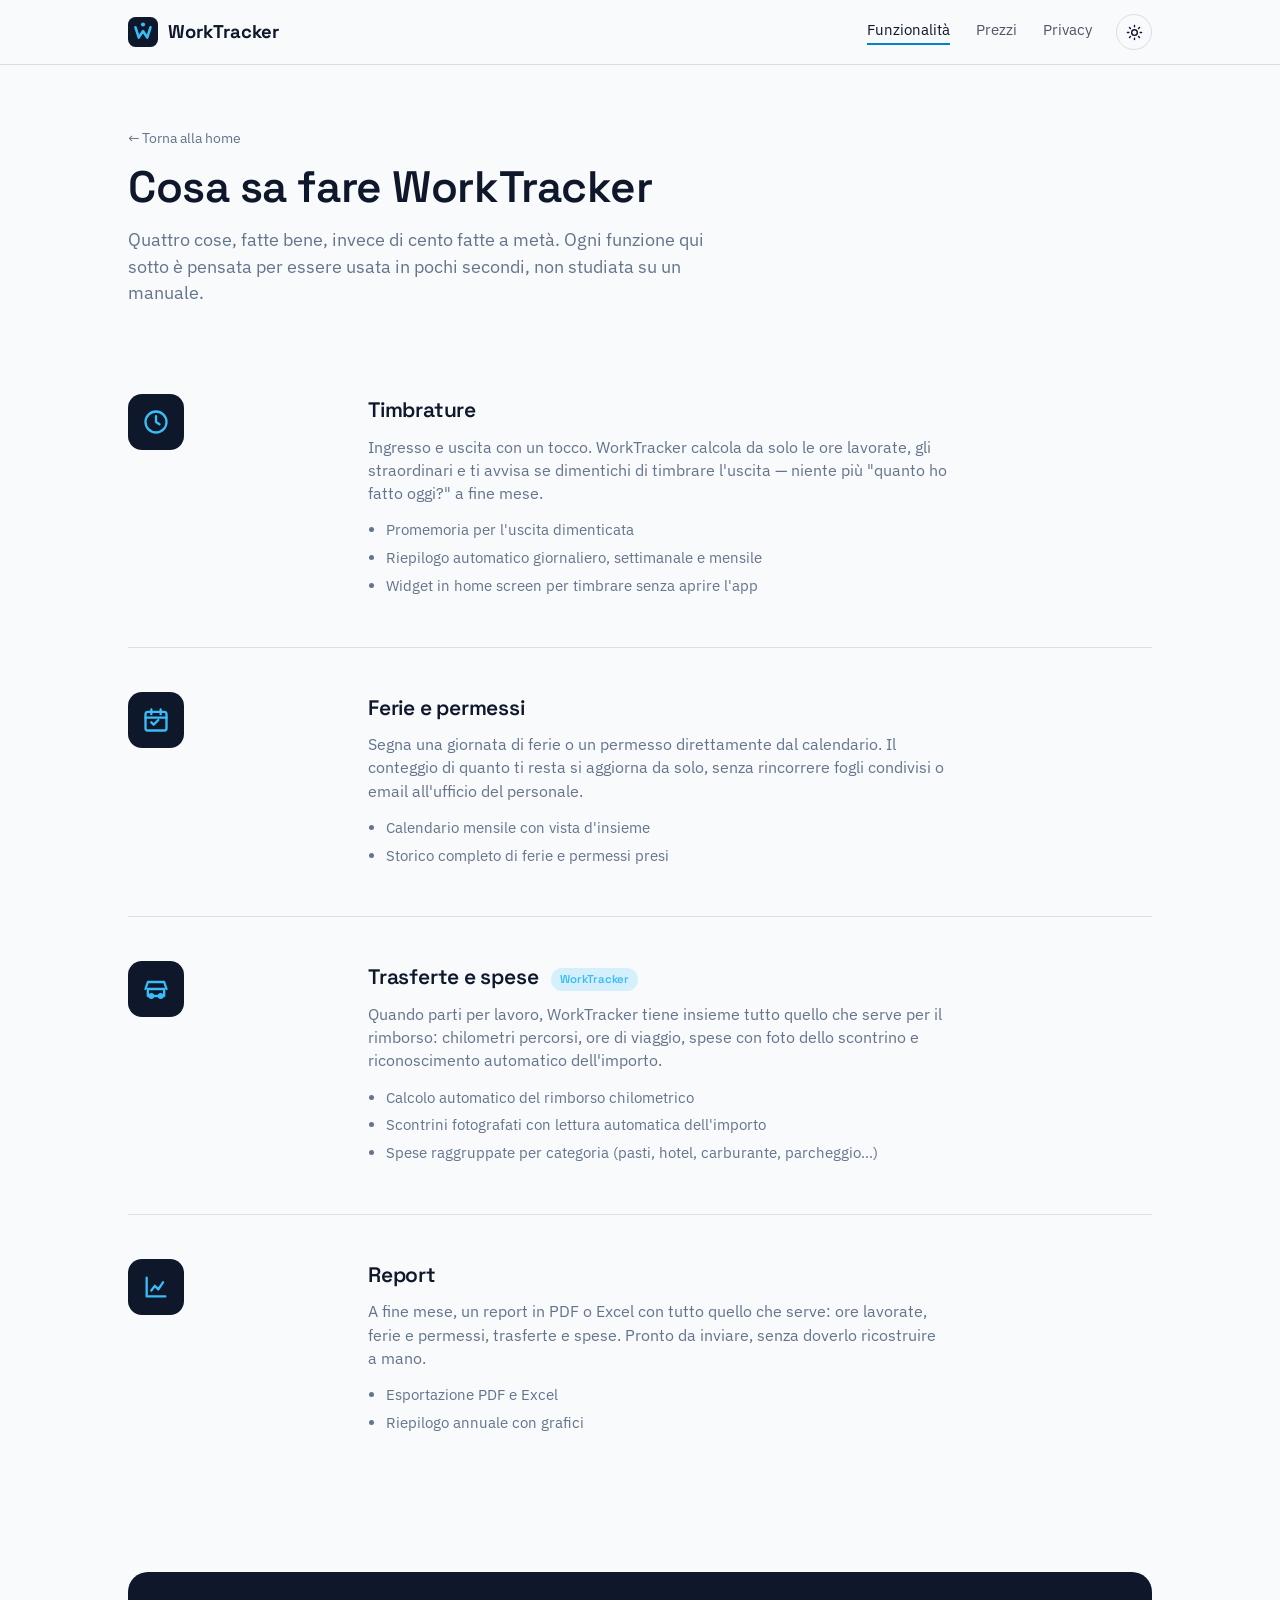
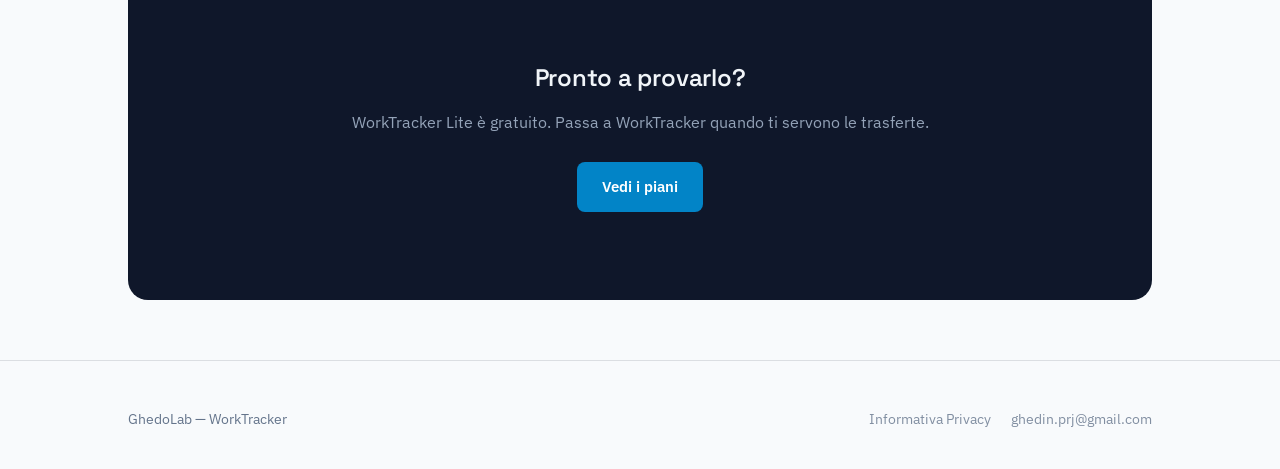
==== funzionalita/index.html @ dcead160 "Redesign completo: colori reali dell'app, tema chiaro/scuro, nuove pagine - Nuova identità visiva ba" ====
<!DOCTYPE html>
<html lang="it">
<head>
<meta charset="UTF-8">
<script>(function(){try{var t=localStorage.getItem('wt-theme');if(!t)t=window.matchMedia('(prefers-color-scheme: dark)').matches?'dark':'light';document.documentElement.setAttribute('data-theme',t);}catch(e){}})();</script>
<meta name="viewport" content="width=device-width, initial-scale=1.0">
<title>Funzionalità — WorkTracker</title>
<meta name="description" content="Timbrature, ferie e permessi, trasferte e spese, report: cosa sa fare WorkTracker, funzione per funzione.">
<link rel="icon" type="image/svg+xml" href="data:image/svg+xml,%3Csvg xmlns='http://www.w3.org/2000/svg' viewBox='0 0 64 64'%3E%3Crect width='64' height='64' rx='16' fill='%230F172A'/%3E%3Cpath d='M16 22 L23 44 L32 30 L41 44 L48 22' stroke='%2338BDF8' stroke-width='5.5' stroke-linecap='round' stroke-linejoin='round' fill='none'/%3E%3Ccircle cx='32' cy='16' r='4.5' fill='%2338BDF8'/%3E%3C/svg%3E">
<link rel="preconnect" href="https://fonts.googleapis.com">
<link rel="preconnect" href="https://fonts.gstatic.com" crossorigin>
<link href="https://fonts.googleapis.com/css2?family=Space+Grotesk:wght@500;600;700&family=IBM+Plex+Sans:wght@400;500;600&display=swap" rel="stylesheet">
<link rel="stylesheet" href="../assets/style.css">
<style>
  .icon-wrap { width: 56px; height: 56px; border-radius: 14px; background: var(--bg-contrast); display: flex; align-items: center; justify-content: center; }
  .icon-wrap svg { width: 28px; height: 28px; stroke: var(--accent-bright); }
</style>
</head>
<body>

<header>
  <div class="header-row">
    <a href="../" class="wordmark">
      <svg viewBox="0 0 64 64" aria-hidden="true"><rect width="64" height="64" rx="16" fill="#0F172A"/><path d="M16 22 L23 44 L32 30 L41 44 L48 22" stroke="#38BDF8" stroke-width="5.5" stroke-linecap="round" stroke-linejoin="round" fill="none"/><circle cx="32" cy="16" r="4.5" fill="#38BDF8"/></svg>
      WorkTracker
    </a>
    <div class="header-right">
      <nav>
        <a href="./" aria-current="page">Funzionalità</a>
        <a href="../prezzi/">Prezzi</a>
        <a href="../privacy/">Privacy</a>
      </nav>
      <button class="theme-toggle" id="themeToggle" aria-label="Cambia tema chiaro/scuro">
        <svg class="icon-sun" viewBox="0 0 24 24" fill="none" stroke="currentColor" stroke-width="2" stroke-linecap="round"><circle cx="12" cy="12" r="4"/><path d="M12 2v2M12 20v2M4.9 4.9l1.4 1.4M17.7 17.7l1.4 1.4M2 12h2M20 12h2M4.9 19.1l1.4-1.4M17.7 6.3l1.4-1.4"/></svg>
        <svg class="icon-moon" viewBox="0 0 24 24" fill="none" stroke="currentColor" stroke-width="2" stroke-linecap="round" stroke-linejoin="round"><path d="M21 12.8A9 9 0 1 1 11.2 3a7 7 0 0 0 9.8 9.8z"/></svg>
      </button>
    </div>
  </div>
</header>

<div class="wrap">
  <section class="page-hero">
    <a href="../" class="eyebrow-link">← Torna alla home</a>
    <h1>Cosa sa fare WorkTracker</h1>
    <p class="lede">Quattro cose, fatte bene, invece di cento fatte a metà. Ogni funzione qui sotto è pensata per essere usata in pochi secondi, non studiata su un manuale.</p>
  </section>

  <section style="padding-top:0;">
    <div class="feature-block">
      <div class="icon-wrap"><svg viewBox="0 0 24 24" fill="none" stroke-width="2" stroke-linecap="round" stroke-linejoin="round"><circle cx="12" cy="12" r="9"/><path d="M12 7v5l3 2"/></svg></div>
      <div>
        <h3>Timbrature</h3>
        <p>Ingresso e uscita con un tocco. WorkTracker calcola da solo le ore lavorate, gli straordinari e ti avvisa se dimentichi di timbrare l'uscita — niente più "quanto ho fatto oggi?" a fine mese.</p>
        <ul>
          <li>Promemoria per l'uscita dimenticata</li>
          <li>Riepilogo automatico giornaliero, settimanale e mensile</li>
          <li>Widget in home screen per timbrare senza aprire l'app</li>
        </ul>
      </div>
    </div>

    <div class="feature-block">
      <div class="icon-wrap"><svg viewBox="0 0 24 24" fill="none" stroke-width="2" stroke-linecap="round" stroke-linejoin="round"><rect x="3" y="5" width="18" height="16" rx="2"/><path d="M8 3v4M16 3v4M3 10h18"/><path d="M8 14l2 2 4-4"/></svg></div>
      <div>
        <h3>Ferie e permessi</h3>
        <p>Segna una giornata di ferie o un permesso direttamente dal calendario. Il conteggio di quanto ti resta si aggiorna da solo, senza rincorrere fogli condivisi o email all'ufficio del personale.</p>
        <ul>
          <li>Calendario mensile con vista d'insieme</li>
          <li>Storico completo di ferie e permessi presi</li>
        </ul>
      </div>
    </div>

    <div class="feature-block">
      <div class="icon-wrap"><svg viewBox="0 0 24 24" fill="none" stroke-width="2" stroke-linecap="round" stroke-linejoin="round"><path d="M3 12l2-6h14l2 6"/><path d="M5 12h14v6H5z"/><circle cx="8" cy="18" r="1.5"/><circle cx="16" cy="18" r="1.5"/></svg></div>
      <div>
        <h3>Trasferte e spese <span class="tag" style="margin-left:8px;">WorkTracker</span></h3>
        <p>Quando parti per lavoro, WorkTracker tiene insieme tutto quello che serve per il rimborso: chilometri percorsi, ore di viaggio, spese con foto dello scontrino e riconoscimento automatico dell'importo.</p>
        <ul>
          <li>Calcolo automatico del rimborso chilometrico</li>
          <li>Scontrini fotografati con lettura automatica dell'importo</li>
          <li>Spese raggruppate per categoria (pasti, hotel, carburante, parcheggio...)</li>
        </ul>
      </div>
    </div>

    <div class="feature-block">
      <div class="icon-wrap"><svg viewBox="0 0 24 24" fill="none" stroke-width="2" stroke-linecap="round" stroke-linejoin="round"><path d="M4 4v16h16"/><path d="M8 15l3-4 3 3 4-6"/></svg></div>
      <div>
        <h3>Report</h3>
        <p>A fine mese, un report in PDF o Excel con tutto quello che serve: ore lavorate, ferie e permessi, trasferte e spese. Pronto da inviare, senza doverlo ricostruire a mano.</p>
        <ul>
          <li>Esportazione PDF e Excel</li>
          <li>Riepilogo annuale con grafici</li>
        </ul>
      </div>
    </div>
  </section>

  <section class="on-contrast" style="border-radius:20px; margin-bottom:60px;">
    <div style="text-align:center;">
      <h2 style="margin:0 0 14px;">Pronto a provarlo?</h2>
      <p class="muted" style="margin:0 0 28px;">WorkTracker Lite è gratuito. Passa a WorkTracker quando ti servono le trasferte.</p>
      <a href="../prezzi/" class="btn btn-primary">Vedi i piani</a>
    </div>
  </section>
</div>

<footer>
  <div class="wrap footer-row">
    <div>GhedoLab — WorkTracker</div>
    <div class="footer-links">
      <a href="../privacy/">Informativa Privacy</a>
      <a href="mailto:ghedin.prj@gmail.com">ghedin.prj@gmail.com</a>
    </div>
  </div>
</footer>

<script src="../assets/theme.js"></script>
</body>
</html>
---- assets/style.css ----
/* ==========================================================================
   Colori presi 1:1 da app/app/src/main/res/values/colors.xml e values-night/
   colors.xml — non inventati per il sito, sono la vera identità dell'app.
   Il logo (badge blu navy + segno azzurro) è un marchio fisso: NON cambia
   con il tema, come l'icona reale dell'app.
   ========================================================================== */
:root {
  --bg: #F8FAFC;               /* surface_alt (chiaro) */
  --bg-contrast: #0F172A;      /* widget_bg_start: card scura per contrasto narrativo */
  --bg-contrast-2: #1E293B;    /* widget_bg_end */
  --surface-card: #FFFFFF;     /* surface (chiaro) */
  --text: #0F172A;             /* on_surface (chiaro) */
  --text-on-contrast: #F1F5F9;
  --text-muted: #64748B;       /* on_surface_muted (chiaro) */
  --text-muted-on-contrast: #94A3B8;
  --accent: #0284C7;           /* primary (chiaro) */
  --accent-bright: #38BDF8;    /* primary_accent — usato sempre per il logo */
  --on-accent-text: #FFFFFF;   /* testo sopra un bottone --accent */
  --green: #4CAF50;            /* cat_ferie */
  --border: rgba(15,23,42,0.12);
  --border-on-contrast: rgba(241,245,249,0.14);
  --header-bg: rgba(248,250,252,0.92);

  --logo-badge: #0F172A;
  --logo-mark: #38BDF8;

  --serif-num: "Space Grotesk", sans-serif;
  --sans: "IBM Plex Sans", sans-serif;
}

[data-theme="dark"] {
  --bg: #0F172A;                /* surface_alt (scuro) */
  --bg-contrast: #1E293B;       /* surface (scuro): card più chiara per contrasto */
  --bg-contrast-2: #26364F;
  --surface-card: #1E293B;      /* surface (scuro) */
  --text: #F1F5F9;              /* on_surface (scuro) */
  --text-on-contrast: #F1F5F9;
  --text-muted: #94A3B8;        /* on_surface_muted (scuro) */
  --text-muted-on-contrast: #94A3B8;
  --accent: #38BDF8;            /* primary (scuro) */
  --accent-bright: #38BDF8;
  --on-accent-text: #0F172A;    /* su un blu chiaro, testo scuro (come "Entrata" nell'app) */
  --green: #4ADE80;             /* sync_success_green */
  --border: rgba(241,245,249,0.12);
  --border-on-contrast: rgba(241,245,249,0.14);
  --header-bg: rgba(15,23,42,0.88);
}

* { box-sizing: border-box; }
html { scroll-behavior: smooth; }
body {
  margin: 0;
  font-family: var(--sans);
  background: var(--bg);
  color: var(--text);
  line-height: 1.5;
  transition: background-color 0.15s ease, color 0.15s ease;
}
@media (prefers-reduced-motion: reduce) {
  html { scroll-behavior: auto; }
  * { animation-duration: 0.01ms !important; transition-duration: 0.01ms !important; }
}
h1, h2, h3, .num {
  font-family: var(--serif-num);
  font-weight: 600;
  letter-spacing: -0.01em;
}
a { color: inherit; }
img, svg { display: block; max-width: 100%; }

.wrap { max-width: 1080px; margin: 0 auto; padding: 0 28px; }
section { padding: 88px 0; }
@media (max-width: 720px) { section { padding: 64px 0; } .wrap { padding: 0 20px; } }

.on-contrast { background: var(--bg-contrast); color: var(--text-on-contrast); }
.on-contrast .muted { color: var(--text-muted-on-contrast); }
.muted { color: var(--text-muted); }

/* ---------- Header + logo ---------- */
header {
  position: sticky; top: 0; z-index: 20;
  background: var(--header-bg);
  backdrop-filter: blur(8px);
  border-bottom: 1px solid var(--border);
}
.header-row {
  display: flex; align-items: center; justify-content: space-between;
  padding: 14px 28px; max-width: 1080px; margin: 0 auto; gap: 20px;
}
.wordmark { display: flex; align-items: center; gap: 10px; font-family: var(--serif-num); font-size: 18.5px; font-weight: 700; text-decoration: none; color: var(--text); }
.wordmark svg { width: 30px; height: 30px; flex-shrink: 0; }
.header-right { display: flex; align-items: center; gap: 24px; }
nav { display: flex; gap: 26px; font-size: 14.5px; }
nav a { text-decoration: none; color: var(--text); opacity: 0.72; }
nav a:hover, nav a[aria-current="page"] { opacity: 1; }
nav a[aria-current="page"] { border-bottom: 2px solid var(--accent); padding-bottom: 3px; }
@media (max-width: 640px) { nav { gap: 14px; font-size: 13px; } .header-row { padding: 12px 20px; } }

.theme-toggle {
  width: 36px; height: 36px; border-radius: 50%; border: 1px solid var(--border);
  background: transparent; cursor: pointer; display: flex; align-items: center; justify-content: center;
  color: var(--text); flex-shrink: 0; padding: 0;
}
.theme-toggle:hover { border-color: var(--accent); }
.theme-toggle svg { width: 17px; height: 17px; }
.theme-toggle .icon-moon { display: none; }
[data-theme="dark"] .theme-toggle .icon-sun { display: none; }
[data-theme="dark"] .theme-toggle .icon-moon { display: block; }

/* ---------- Buttons ---------- */
.btn {
  display: inline-block; padding: 13px 24px; border-radius: 8px;
  font-size: 15px; font-weight: 600; text-decoration: none; border: 1.5px solid transparent;
  cursor: pointer; font-family: var(--sans);
}
.btn-primary { background: var(--accent); color: var(--on-accent-text); }
.btn-primary:hover { filter: brightness(1.06); }
.btn-ghost { border-color: var(--border); color: var(--text); background: transparent; }
.btn-ghost:hover { border-color: var(--accent); }

/* ---------- Page hero (subpages) ---------- */
.page-hero { padding: 60px 0 44px; }
.page-hero .eyebrow-link { font-size: 13.5px; color: var(--text-muted); text-decoration: none; }
.page-hero .eyebrow-link:hover { text-decoration: underline; }
.page-hero h1 { font-size: clamp(30px, 4.5vw, 44px); line-height: 1.1; margin: 14px 0 16px; }
.page-hero p.lede { font-size: 17.5px; color: var(--text-muted); max-width: 56ch; margin: 0; }

/* ---------- Trust strip ---------- */
.trust-strip {
  display: flex; gap: 40px; flex-wrap: wrap;
  padding: 28px 0; border-top: 1px solid var(--border); border-bottom: 1px solid var(--border);
}
.trust-item { display: flex; gap: 10px; align-items: flex-start; max-width: 260px; font-size: 14px; }
.trust-item .mark { color: var(--green); font-weight: 700; font-size: 16px; line-height: 1.3; }

/* ---------- Section head ---------- */
.section-head { max-width: 60ch; margin-bottom: 56px; }
.section-head h2 { font-size: clamp(26px, 3.4vw, 36px); margin: 0 0 12px; }
.section-head p { color: var(--text-muted); font-size: 16.5px; margin: 0; }
.on-contrast .section-head p { color: var(--text-muted-on-contrast); }

/* ---------- Timeline (day-in-life) ---------- */
.timeline { display: flex; flex-direction: column; }
.tl-item {
  display: grid; grid-template-columns: 96px 1fr; gap: 24px;
  padding: 28px 0; border-top: 1px solid var(--border-on-contrast);
}
.tl-item:first-child { border-top: none; }
.tl-time { font-family: var(--serif-num); font-size: 22px; font-weight: 600; color: var(--accent-bright); }
.tl-body h3 { font-size: 18.5px; margin: 0 0 6px; }
.tl-body p { margin: 0; color: var(--text-muted-on-contrast); font-size: 15px; max-width: 52ch; }
.tag {
  display: inline-block; font-size: 11.5px; font-weight: 600; padding: 3px 9px;
  border-radius: 100px; margin-left: 10px; vertical-align: middle;
  background: rgba(56,189,248,0.18); color: var(--accent-bright);
}

/* ---------- Feature detail blocks ---------- */
.feature-block {
  display: grid; grid-template-columns: 200px 1fr; gap: 40px; align-items: start;
  padding: 44px 0; border-top: 1px solid var(--border);
}
.feature-block:first-child { border-top: none; }
.feature-icon { width: 100%; }
.feature-block h3 { font-size: 21px; margin: 0 0 10px; }
.feature-block p { color: var(--text-muted); font-size: 15.5px; max-width: 58ch; margin: 0 0 14px; }
.feature-block ul { margin: 0; padding-left: 18px; color: var(--text-muted); font-size: 14.5px; }
.feature-block li { margin-bottom: 6px; }
@media (max-width: 720px) {
  .feature-block { grid-template-columns: 72px 1fr; gap: 20px; }
}

/* ---------- Pricing table ---------- */
.pricing-table { border: 1.5px solid var(--border); border-radius: 16px; overflow: hidden; background: var(--surface-card); }
.pt-row { display: grid; grid-template-columns: 1.4fr 1fr 1fr; }
.pt-row + .pt-row { border-top: 1px solid var(--border); }
.pt-row > div { padding: 16px 20px; font-size: 14.5px; display: flex; align-items: center; }
.pt-row.head > div { padding: 22px 20px; }
.pt-row.head .plan-name { font-family: var(--serif-num); font-size: 19px; font-weight: 600; display: block; }
.pt-row.head .plan-price { display: block; font-size: 13.5px; color: var(--text-muted); margin-top: 4px; font-weight: 400; }
.pt-row .feature-name { color: var(--text); font-weight: 500; }
.pt-row.head { background: var(--bg); }
.yes { color: var(--green); font-weight: 700; }
.no { color: var(--text-muted); opacity: 0.45; }
@media (max-width: 640px) {
  .pt-row { grid-template-columns: 1.2fr 0.9fr 0.9fr; }
  .pt-row > div { padding: 13px 12px; font-size: 13px; }
}
.pricing-cta { margin-top: 28px; display: flex; gap: 14px; flex-wrap: wrap; align-items: center; }
.pricing-note { font-size: 13px; color: var(--text-muted); }

/* ---------- FAQ accordion ---------- */
.faq-item { border-top: 1px solid var(--border); }
.faq-item:last-child { border-bottom: 1px solid var(--border); }
.faq-q {
  width: 100%; text-align: left; background: none; border: none; cursor: pointer;
  padding: 20px 0; font-family: var(--sans); font-size: 16px; font-weight: 600;
  color: var(--text); display: flex; justify-content: space-between; align-items: center; gap: 16px;
}
.faq-q .plus { font-family: var(--serif-num); font-size: 20px; color: var(--accent); transition: transform 0.15s ease; flex-shrink: 0; }
.faq-item.open .faq-q .plus { transform: rotate(45deg); }
.faq-a { max-height: 0; overflow: hidden; transition: max-height 0.2s ease; }
.faq-a p { margin: 0 0 20px; color: var(--text-muted); font-size: 15px; max-width: 60ch; }
.faq-item.open .faq-a { max-height: 240px; }

/* ---------- Footer ---------- */
footer { padding: 48px 0 40px; border-top: 1px solid var(--border); }
.footer-row { display: flex; justify-content: space-between; flex-wrap: wrap; gap: 20px; font-size: 13.5px; color: var(--text-muted); }
.footer-links { display: flex; gap: 20px; }
.footer-links a { text-decoration: none; opacity: 0.8; }
.footer-links a:hover { opacity: 1; text-decoration: underline; }

/* ---------- Legal/privacy page prose ---------- */
.legal-prose { max-width: 72ch; }
.legal-prose h2 { font-size: 21px; margin: 40px 0 12px; }
.legal-prose h2:first-child { margin-top: 0; }
.legal-prose h3 { font-size: 16.5px; margin: 24px 0 10px; }
.legal-prose p, .legal-prose li { color: var(--text-muted); font-size: 15.5px; }
.legal-prose ul { padding-left: 20px; }
.legal-updated { font-size: 13px; color: var(--text-muted); margin-bottom: 40px; }
.legal-prose table { border-collapse: collapse; width: 100%; margin: 14px 0; font-size: 14px; }
.legal-prose th, .legal-prose td { border: 1px solid var(--border); padding: 10px; text-align: left; vertical-align: top; color: var(--text-muted); }
.legal-prose th { background: var(--bg-contrast); color: var(--text-on-contrast); }
.legal-note {
  background: var(--bg-contrast); color: var(--text-on-contrast);
  padding: 12px 16px; border-left: 4px solid var(--accent-bright);
  margin: 16px 0; border-radius: 0 8px 8px 0; font-size: 14px;
}
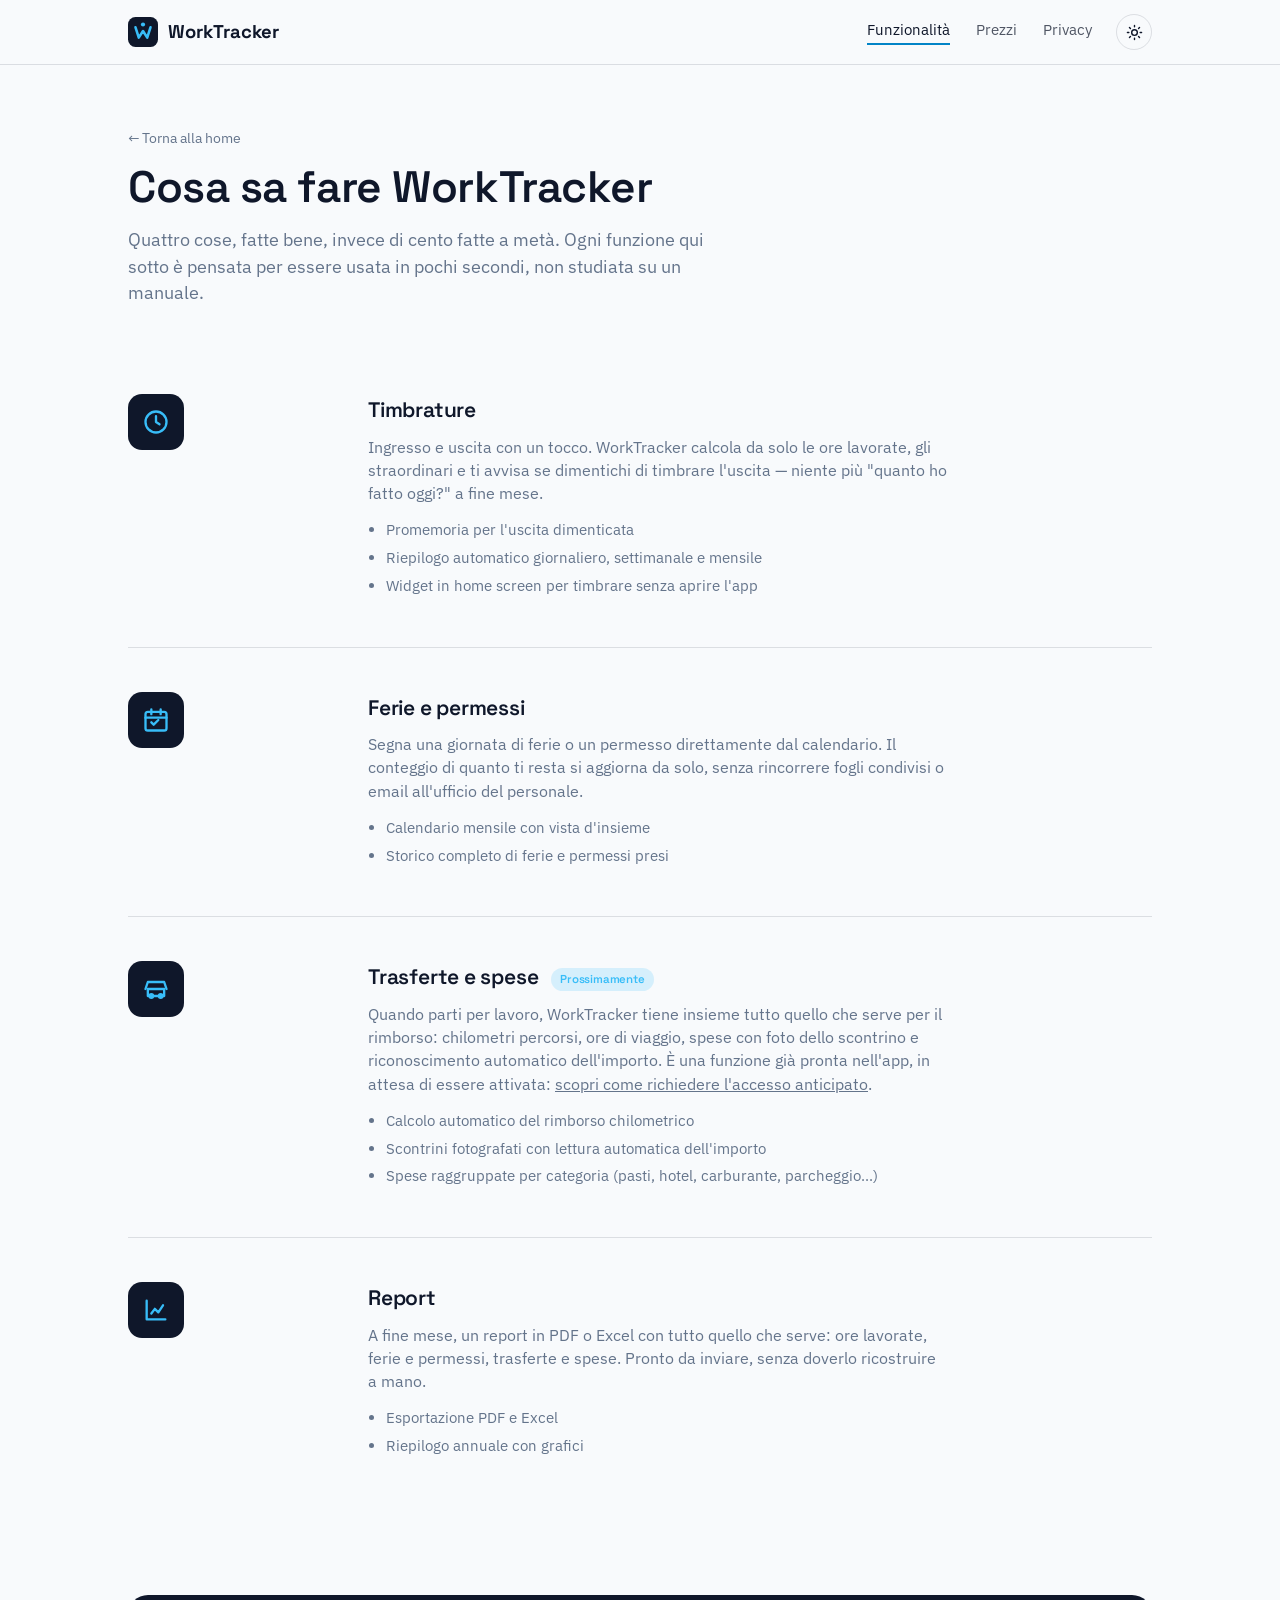
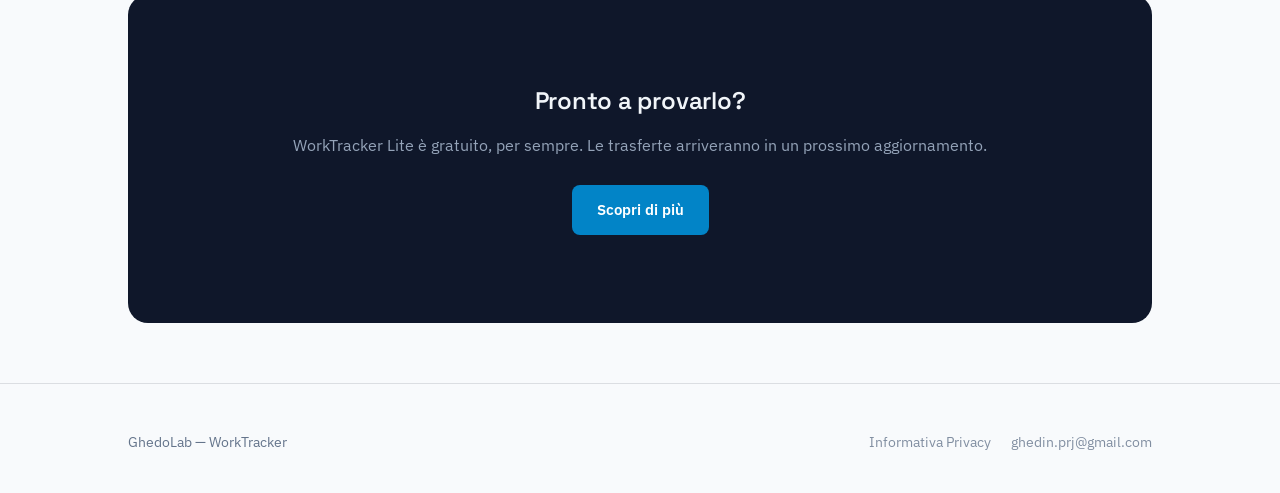
==== commit 4b6ce5d1: "Sito: rimuovi prezzi WorkTracker a pagamento, lancio solo Lite gratuito Il piano WorkTracker a pagam" ====
--- a/funzionalita/index.html
+++ b/funzionalita/index.html
@@ -74,8 +74,8 @@
     <div class="feature-block">
       <div class="icon-wrap"><svg viewBox="0 0 24 24" fill="none" stroke-width="2" stroke-linecap="round" stroke-linejoin="round"><path d="M3 12l2-6h14l2 6"/><path d="M5 12h14v6H5z"/><circle cx="8" cy="18" r="1.5"/><circle cx="16" cy="18" r="1.5"/></svg></div>
       <div>
-        <h3>Trasferte e spese <span class="tag" style="margin-left:8px;">WorkTracker</span></h3>
-        <p>Quando parti per lavoro, WorkTracker tiene insieme tutto quello che serve per il rimborso: chilometri percorsi, ore di viaggio, spese con foto dello scontrino e riconoscimento automatico dell'importo.</p>
+        <h3>Trasferte e spese <span class="tag" style="margin-left:8px;">Prossimamente</span></h3>
+        <p>Quando parti per lavoro, WorkTracker tiene insieme tutto quello che serve per il rimborso: chilometri percorsi, ore di viaggio, spese con foto dello scontrino e riconoscimento automatico dell'importo. È una funzione già pronta nell'app, in attesa di essere attivata: <a href="../prezzi/">scopri come richiedere l'accesso anticipato</a>.</p>
         <ul>
           <li>Calcolo automatico del rimborso chilometrico</li>
           <li>Scontrini fotografati con lettura automatica dell'importo</li>
@@ -100,8 +100,8 @@
   <section class="on-contrast" style="border-radius:20px; margin-bottom:60px;">
     <div style="text-align:center;">
       <h2 style="margin:0 0 14px;">Pronto a provarlo?</h2>
-      <p class="muted" style="margin:0 0 28px;">WorkTracker Lite è gratuito. Passa a WorkTracker quando ti servono le trasferte.</p>
-      <a href="../prezzi/" class="btn btn-primary">Vedi i piani</a>
+      <p class="muted" style="margin:0 0 28px;">WorkTracker Lite è gratuito, per sempre. Le trasferte arriveranno in un prossimo aggiornamento.</p>
+      <a href="../prezzi/" class="btn btn-primary">Scopri di più</a>
     </div>
   </section>
 </div>
--- a/assets/style.css
+++ b/assets/style.css
@@ -186,6 +186,10 @@
   .pt-row { grid-template-columns: 1.2fr 0.9fr 0.9fr; }
   .pt-row > div { padding: 13px 12px; font-size: 13px; }
 }
+.pricing-table.single .pt-row { grid-template-columns: 1.6fr 1fr; }
+@media (max-width: 640px) {
+  .pricing-table.single .pt-row { grid-template-columns: 1.3fr 1fr; }
+}
 .pricing-cta { margin-top: 28px; display: flex; gap: 14px; flex-wrap: wrap; align-items: center; }
 .pricing-note { font-size: 13px; color: var(--text-muted); }
 
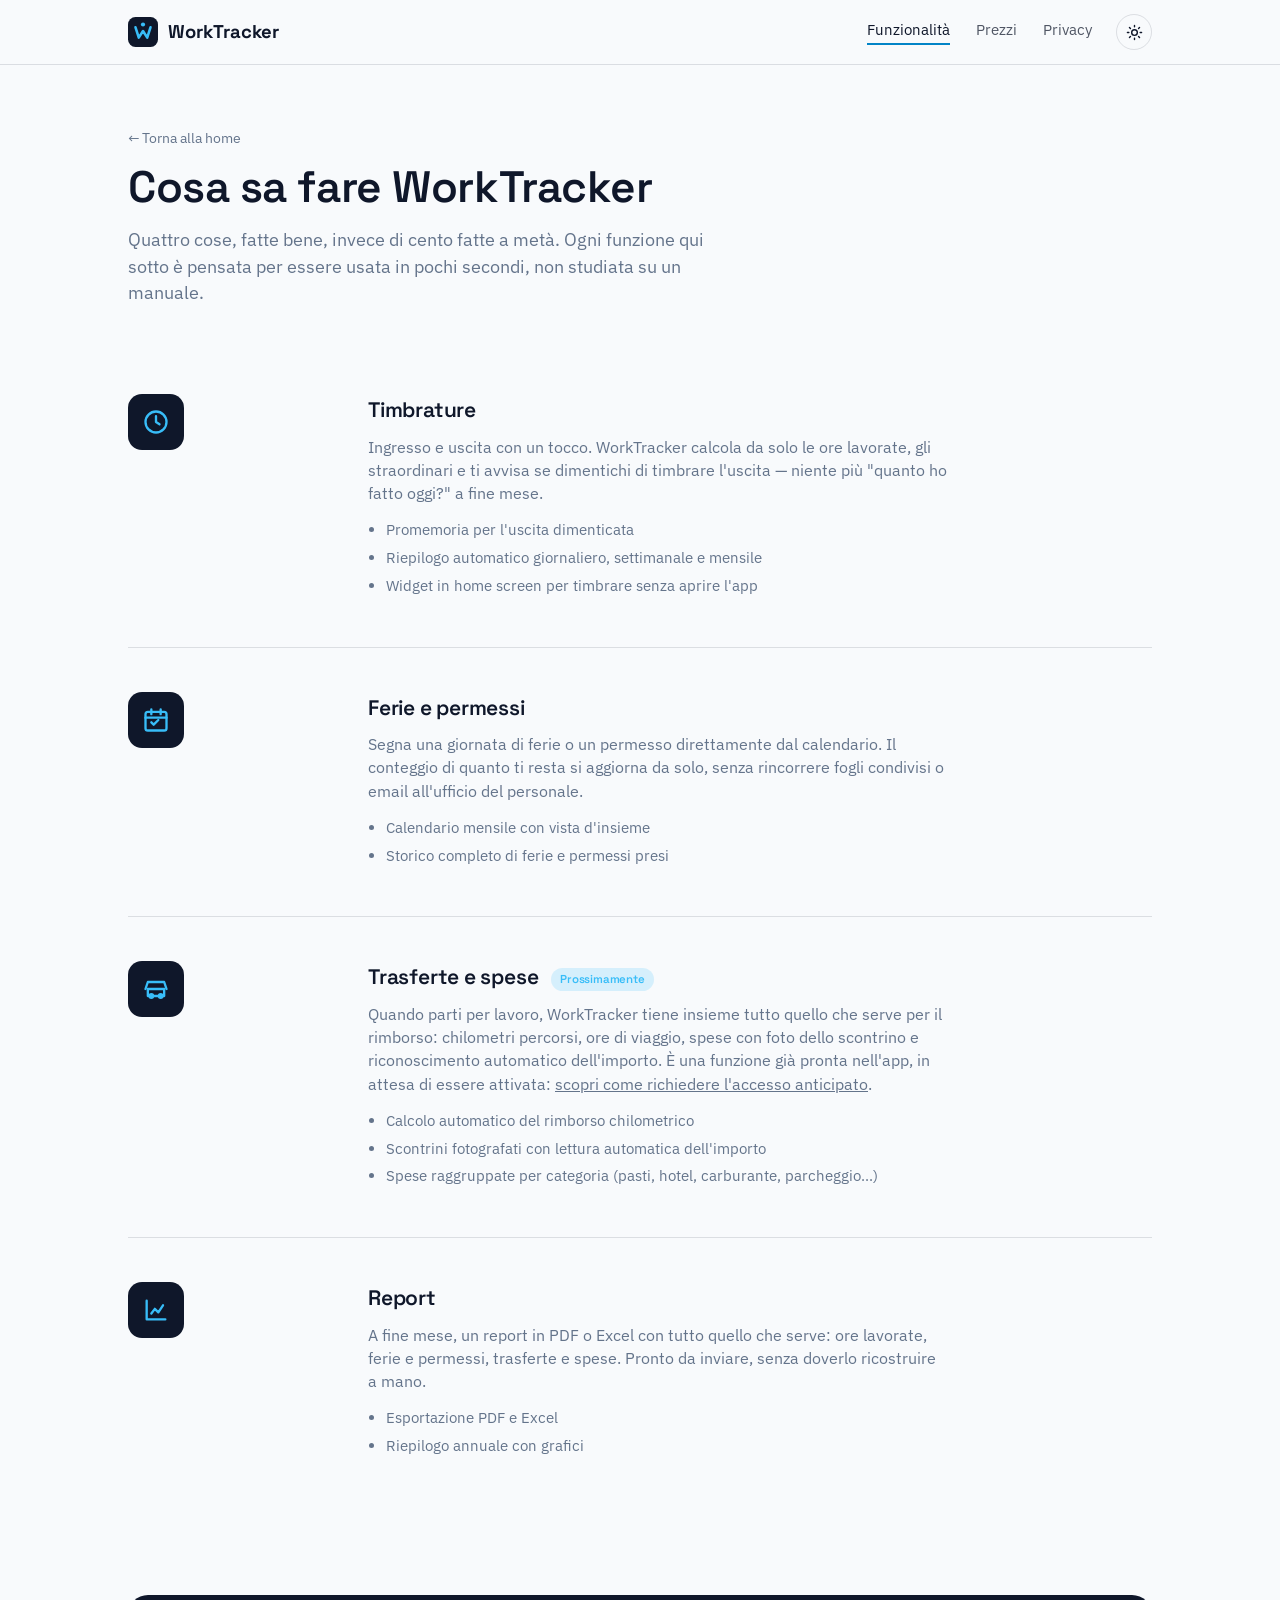
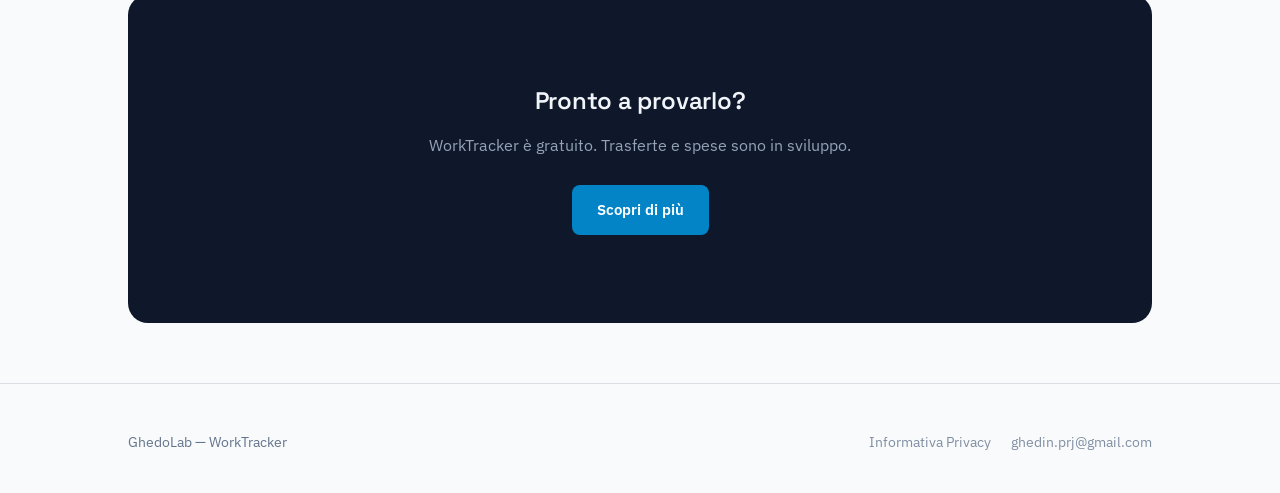
==== commit 92ef5eb5: "Sito: rifatta la pagina Prezzi da capo, niente più piani/cifre La divisione Lite/WorkTracker era sol" ====
--- a/funzionalita/index.html
+++ b/funzionalita/index.html
@@ -100,7 +100,7 @@
   <section class="on-contrast" style="border-radius:20px; margin-bottom:60px;">
     <div style="text-align:center;">
       <h2 style="margin:0 0 14px;">Pronto a provarlo?</h2>
-      <p class="muted" style="margin:0 0 28px;">WorkTracker Lite è gratuito, per sempre. Le trasferte arriveranno in un prossimo aggiornamento.</p>
+      <p class="muted" style="margin:0 0 28px;">WorkTracker è gratuito. Trasferte e spese sono in sviluppo.</p>
       <a href="../prezzi/" class="btn btn-primary">Scopri di più</a>
     </div>
   </section>
--- a/assets/style.css
+++ b/assets/style.css
@@ -170,26 +170,7 @@
   .feature-block { grid-template-columns: 72px 1fr; gap: 20px; }
 }
 
-/* ---------- Pricing table ---------- */
-.pricing-table { border: 1.5px solid var(--border); border-radius: 16px; overflow: hidden; background: var(--surface-card); }
-.pt-row { display: grid; grid-template-columns: 1.4fr 1fr 1fr; }
-.pt-row + .pt-row { border-top: 1px solid var(--border); }
-.pt-row > div { padding: 16px 20px; font-size: 14.5px; display: flex; align-items: center; }
-.pt-row.head > div { padding: 22px 20px; }
-.pt-row.head .plan-name { font-family: var(--serif-num); font-size: 19px; font-weight: 600; display: block; }
-.pt-row.head .plan-price { display: block; font-size: 13.5px; color: var(--text-muted); margin-top: 4px; font-weight: 400; }
-.pt-row .feature-name { color: var(--text); font-weight: 500; }
-.pt-row.head { background: var(--bg); }
-.yes { color: var(--green); font-weight: 700; }
-.no { color: var(--text-muted); opacity: 0.45; }
-@media (max-width: 640px) {
-  .pt-row { grid-template-columns: 1.2fr 0.9fr 0.9fr; }
-  .pt-row > div { padding: 13px 12px; font-size: 13px; }
-}
-.pricing-table.single .pt-row { grid-template-columns: 1.6fr 1fr; }
-@media (max-width: 640px) {
-  .pricing-table.single .pt-row { grid-template-columns: 1.3fr 1fr; }
-}
+/* ---------- Pricing CTA ---------- */
 .pricing-cta { margin-top: 28px; display: flex; gap: 14px; flex-wrap: wrap; align-items: center; }
 .pricing-note { font-size: 13px; color: var(--text-muted); }
 
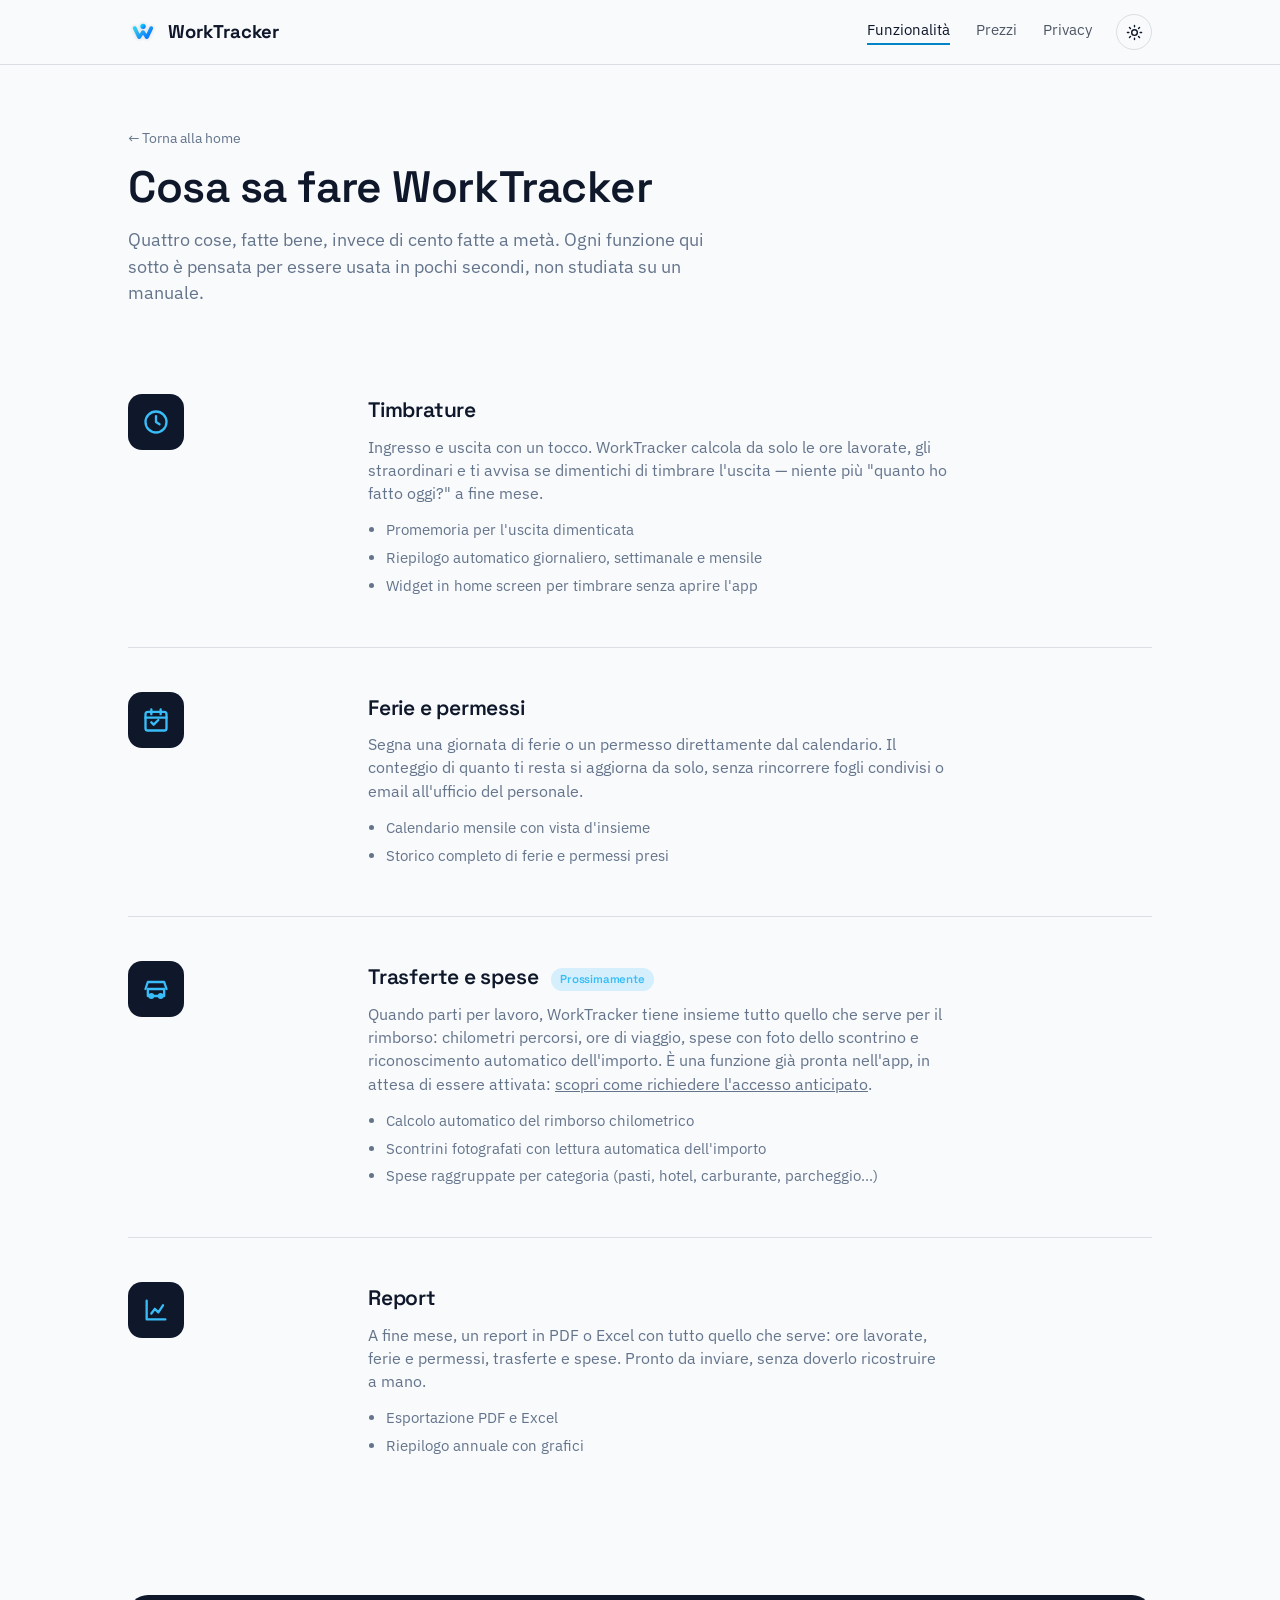
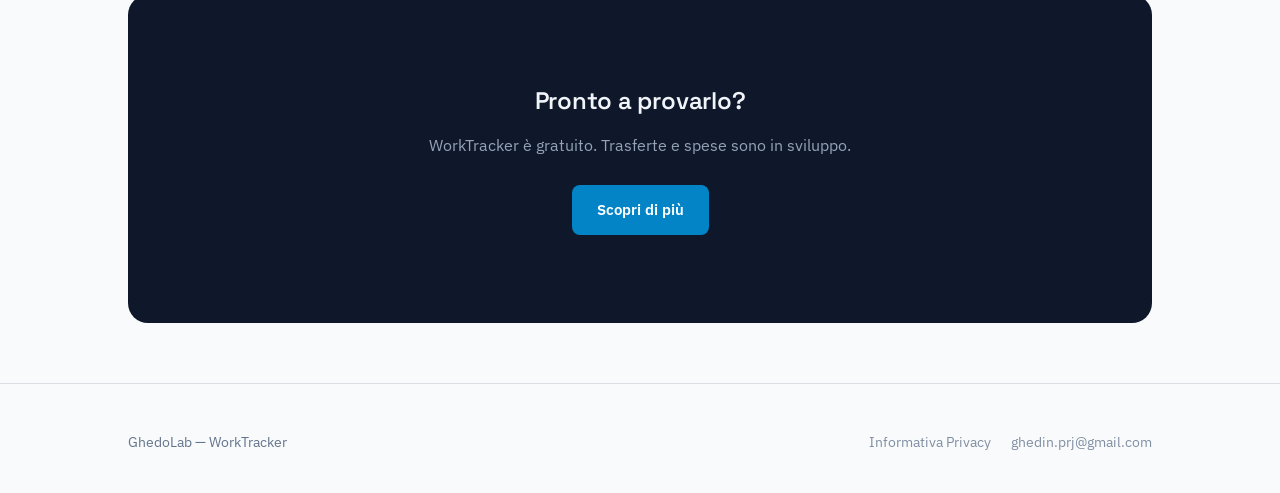
==== commit 6a46dd7d: "Sito: sostituito il logo placeholder con quello reale Sostituiti favicon e logo nell'header (finora " ====
--- a/funzionalita/index.html
+++ b/funzionalita/index.html
@@ -6,7 +6,10 @@
 <meta name="viewport" content="width=device-width, initial-scale=1.0">
 <title>Funzionalità — WorkTracker</title>
 <meta name="description" content="Timbrature, ferie e permessi, trasferte e spese, report: cosa sa fare WorkTracker, funzione per funzione.">
-<link rel="icon" type="image/svg+xml" href="data:image/svg+xml,%3Csvg xmlns='http://www.w3.org/2000/svg' viewBox='0 0 64 64'%3E%3Crect width='64' height='64' rx='16' fill='%230F172A'/%3E%3Cpath d='M16 22 L23 44 L32 30 L41 44 L48 22' stroke='%2338BDF8' stroke-width='5.5' stroke-linecap='round' stroke-linejoin='round' fill='none'/%3E%3Ccircle cx='32' cy='16' r='4.5' fill='%2338BDF8'/%3E%3C/svg%3E">
+<link rel="icon" type="image/svg+xml" href="../assets/favicon.svg">
+<link rel="icon" type="image/png" sizes="32x32" href="../assets/favicon-32.png">
+<link rel="apple-touch-icon" href="../assets/apple-touch-icon.png">
+<link rel="icon" type="image/png" sizes="192x192" href="../assets/favicon-192.png">
 <link rel="preconnect" href="https://fonts.googleapis.com">
 <link rel="preconnect" href="https://fonts.gstatic.com" crossorigin>
 <link href="https://fonts.googleapis.com/css2?family=Space+Grotesk:wght@500;600;700&family=IBM+Plex+Sans:wght@400;500;600&display=swap" rel="stylesheet">
@@ -21,7 +24,7 @@
 <header>
   <div class="header-row">
     <a href="../" class="wordmark">
-      <svg viewBox="0 0 64 64" aria-hidden="true"><rect width="64" height="64" rx="16" fill="#0F172A"/><path d="M16 22 L23 44 L32 30 L41 44 L48 22" stroke="#38BDF8" stroke-width="5.5" stroke-linecap="round" stroke-linejoin="round" fill="none"/><circle cx="32" cy="16" r="4.5" fill="#38BDF8"/></svg>
+      <img src="../assets/logo-mark.svg" alt="" aria-hidden="true">
       WorkTracker
     </a>
     <div class="header-right">
--- a/assets/style.css
+++ b/assets/style.css
@@ -88,7 +88,7 @@
   padding: 14px 28px; max-width: 1080px; margin: 0 auto; gap: 20px;
 }
 .wordmark { display: flex; align-items: center; gap: 10px; font-family: var(--serif-num); font-size: 18.5px; font-weight: 700; text-decoration: none; color: var(--text); }
-.wordmark svg { width: 30px; height: 30px; flex-shrink: 0; }
+.wordmark svg, .wordmark img { width: 30px; height: 30px; flex-shrink: 0; }
 .header-right { display: flex; align-items: center; gap: 24px; }
 nav { display: flex; gap: 26px; font-size: 14.5px; }
 nav a { text-decoration: none; color: var(--text); opacity: 0.72; }
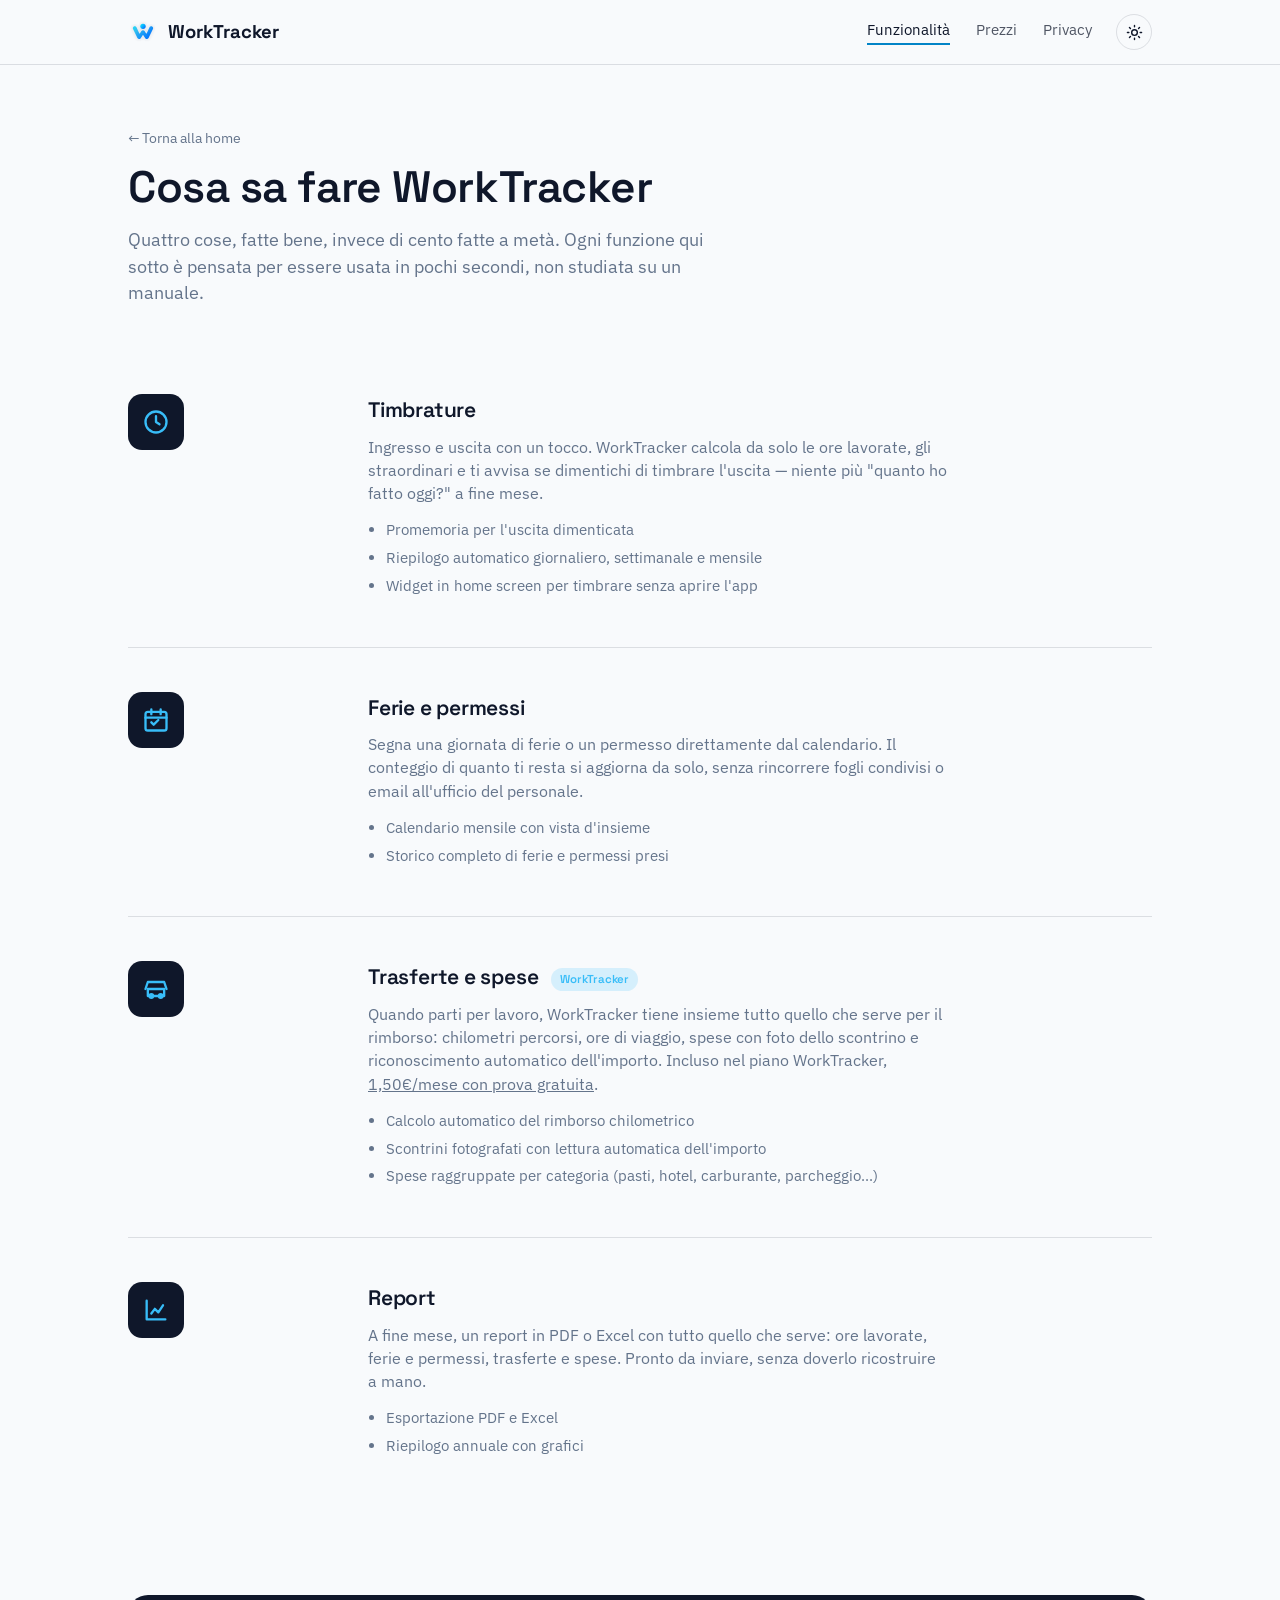
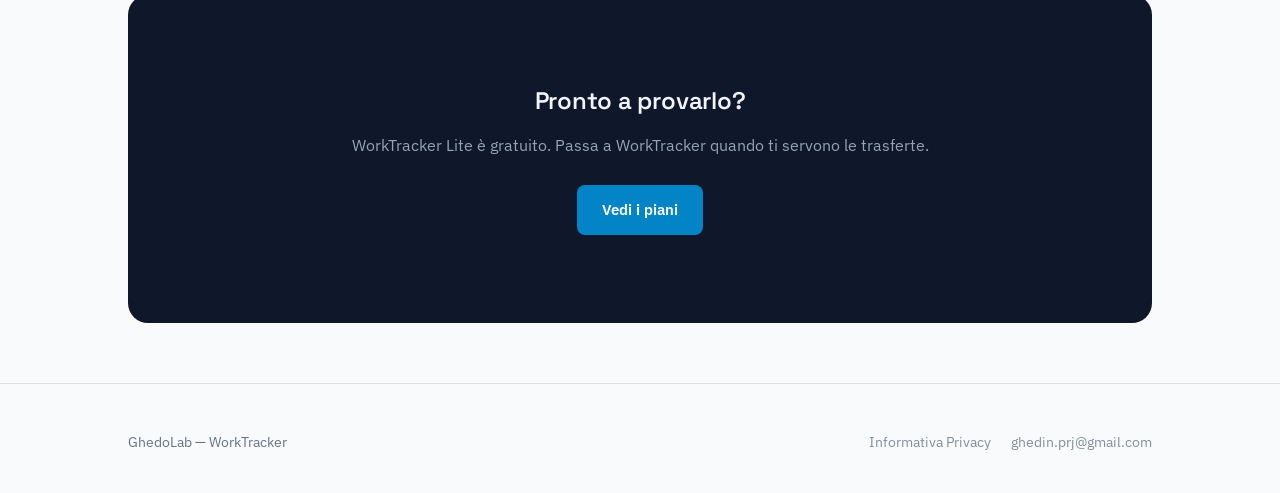
==== commit 5d45b60e: "Sito: allinea le pagine alle funzionalità reali del branch main Il branch feature/free-only-launch-v" ====
--- a/funzionalita/index.html
+++ b/funzionalita/index.html
@@ -77,8 +77,8 @@
     <div class="feature-block">
       <div class="icon-wrap"><svg viewBox="0 0 24 24" fill="none" stroke-width="2" stroke-linecap="round" stroke-linejoin="round"><path d="M3 12l2-6h14l2 6"/><path d="M5 12h14v6H5z"/><circle cx="8" cy="18" r="1.5"/><circle cx="16" cy="18" r="1.5"/></svg></div>
       <div>
-        <h3>Trasferte e spese <span class="tag" style="margin-left:8px;">Prossimamente</span></h3>
-        <p>Quando parti per lavoro, WorkTracker tiene insieme tutto quello che serve per il rimborso: chilometri percorsi, ore di viaggio, spese con foto dello scontrino e riconoscimento automatico dell'importo. È una funzione già pronta nell'app, in attesa di essere attivata: <a href="../prezzi/">scopri come richiedere l'accesso anticipato</a>.</p>
+        <h3>Trasferte e spese <span class="tag" style="margin-left:8px;">WorkTracker</span></h3>
+        <p>Quando parti per lavoro, WorkTracker tiene insieme tutto quello che serve per il rimborso: chilometri percorsi, ore di viaggio, spese con foto dello scontrino e riconoscimento automatico dell'importo. Incluso nel piano WorkTracker, <a href="../prezzi/">1,50€/mese con prova gratuita</a>.</p>
         <ul>
           <li>Calcolo automatico del rimborso chilometrico</li>
           <li>Scontrini fotografati con lettura automatica dell'importo</li>
@@ -103,8 +103,8 @@
   <section class="on-contrast" style="border-radius:20px; margin-bottom:60px;">
     <div style="text-align:center;">
       <h2 style="margin:0 0 14px;">Pronto a provarlo?</h2>
-      <p class="muted" style="margin:0 0 28px;">WorkTracker è gratuito. Trasferte e spese sono in sviluppo.</p>
-      <a href="../prezzi/" class="btn btn-primary">Scopri di più</a>
+      <p class="muted" style="margin:0 0 28px;">WorkTracker Lite è gratuito. Passa a WorkTracker quando ti servono le trasferte.</p>
+      <a href="../prezzi/" class="btn btn-primary">Vedi i piani</a>
     </div>
   </section>
 </div>
--- a/assets/style.css
+++ b/assets/style.css
@@ -170,6 +170,27 @@
   .feature-block { grid-template-columns: 72px 1fr; gap: 20px; }
 }
 
+/* ---------- Pricing table ---------- */
+.pricing-table { border: 1.5px solid var(--border); border-radius: 16px; overflow: hidden; background: var(--surface-card); }
+.pt-row { display: grid; grid-template-columns: 1.4fr 1fr 1fr; }
+.pt-row + .pt-row { border-top: 1px solid var(--border); }
+.pt-row > div { padding: 16px 20px; font-size: 14.5px; display: flex; align-items: center; }
+.pt-row.head > div { padding: 22px 20px; }
+.pt-row.head .plan-name { font-family: var(--serif-num); font-size: 19px; font-weight: 600; display: block; }
+.pt-row.head .plan-price { display: block; font-size: 13.5px; color: var(--text-muted); margin-top: 4px; font-weight: 400; }
+.pt-row .feature-name { color: var(--text); font-weight: 500; }
+.pt-row.head { background: var(--bg); }
+.yes { color: var(--green); font-weight: 700; }
+.no { color: var(--text-muted); opacity: 0.45; }
+@media (max-width: 640px) {
+  .pt-row { grid-template-columns: 1.2fr 0.9fr 0.9fr; }
+  .pt-row > div { padding: 13px 12px; font-size: 13px; }
+}
+.pricing-table.single .pt-row { grid-template-columns: 1.6fr 1fr; }
+@media (max-width: 640px) {
+  .pricing-table.single .pt-row { grid-template-columns: 1.3fr 1fr; }
+}
+
 /* ---------- Pricing CTA ---------- */
 .pricing-cta { margin-top: 28px; display: flex; gap: 14px; flex-wrap: wrap; align-items: center; }
 .pricing-note { font-size: 13px; color: var(--text-muted); }
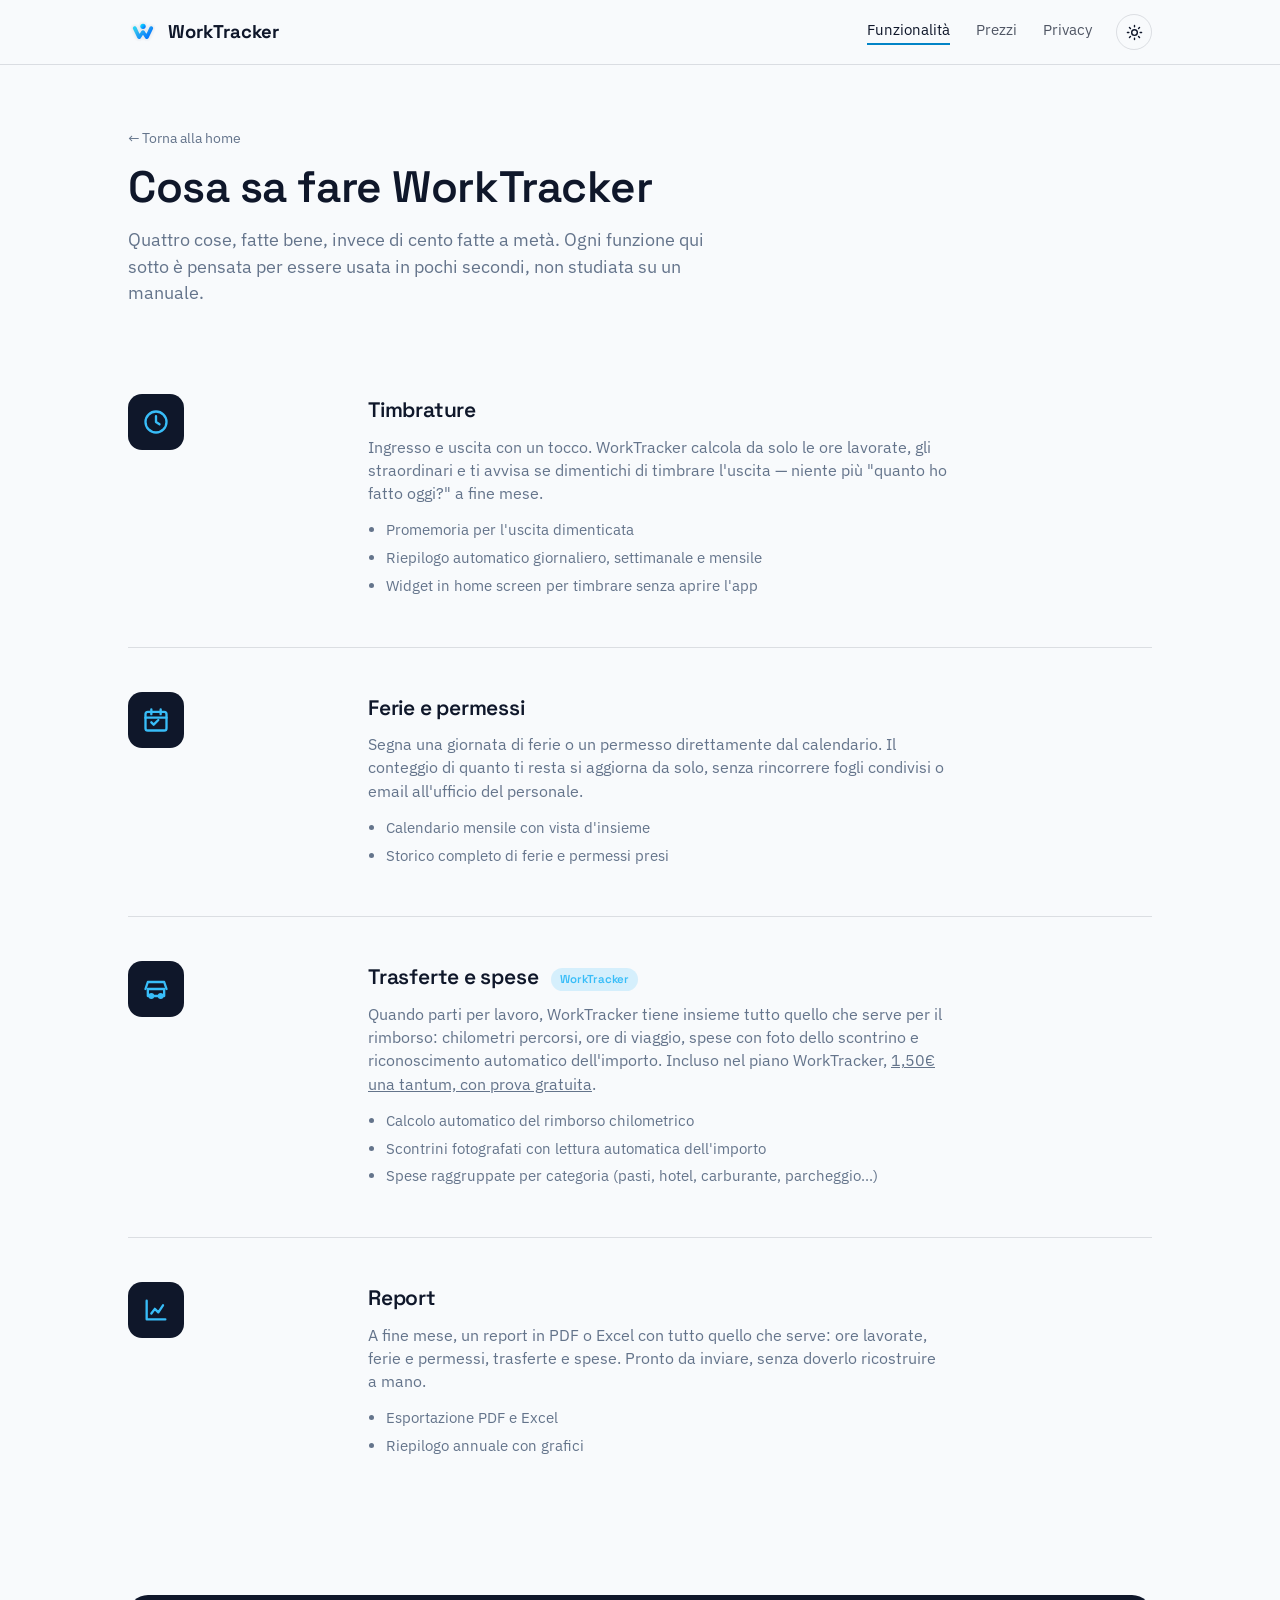
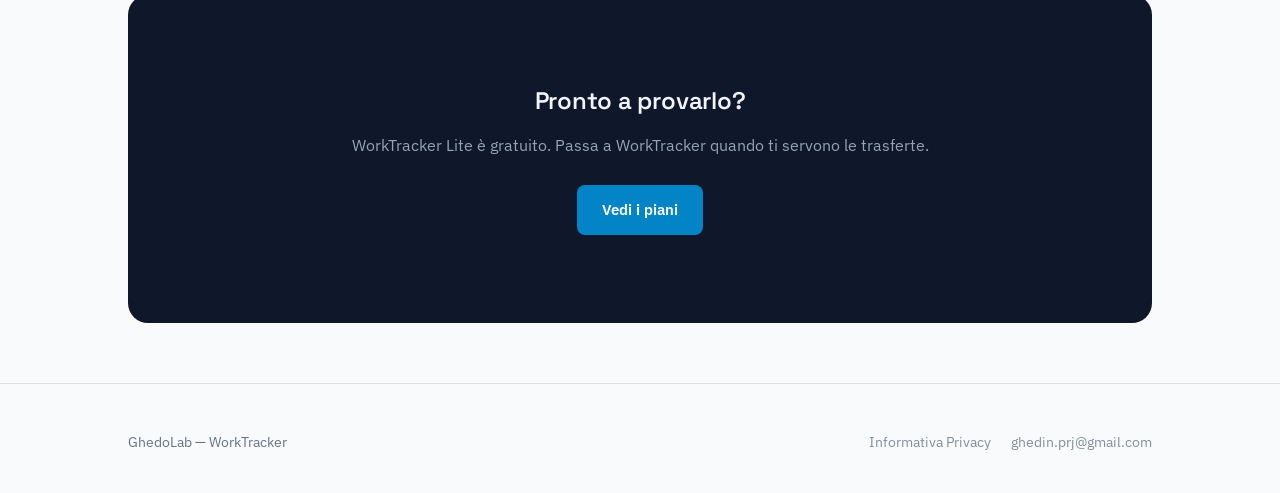
==== commit 41520b91: "Sito: correggi 1,50€ da abbonamento mensile a una tantum Avevo capito al contrario: il prezzo di Wor" ====
--- a/funzionalita/index.html
+++ b/funzionalita/index.html
@@ -78,7 +78,7 @@
       <div class="icon-wrap"><svg viewBox="0 0 24 24" fill="none" stroke-width="2" stroke-linecap="round" stroke-linejoin="round"><path d="M3 12l2-6h14l2 6"/><path d="M5 12h14v6H5z"/><circle cx="8" cy="18" r="1.5"/><circle cx="16" cy="18" r="1.5"/></svg></div>
       <div>
         <h3>Trasferte e spese <span class="tag" style="margin-left:8px;">WorkTracker</span></h3>
-        <p>Quando parti per lavoro, WorkTracker tiene insieme tutto quello che serve per il rimborso: chilometri percorsi, ore di viaggio, spese con foto dello scontrino e riconoscimento automatico dell'importo. Incluso nel piano WorkTracker, <a href="../prezzi/">1,50€/mese con prova gratuita</a>.</p>
+        <p>Quando parti per lavoro, WorkTracker tiene insieme tutto quello che serve per il rimborso: chilometri percorsi, ore di viaggio, spese con foto dello scontrino e riconoscimento automatico dell'importo. Incluso nel piano WorkTracker, <a href="../prezzi/">1,50€ una tantum, con prova gratuita</a>.</p>
         <ul>
           <li>Calcolo automatico del rimborso chilometrico</li>
           <li>Scontrini fotografati con lettura automatica dell'importo</li>
